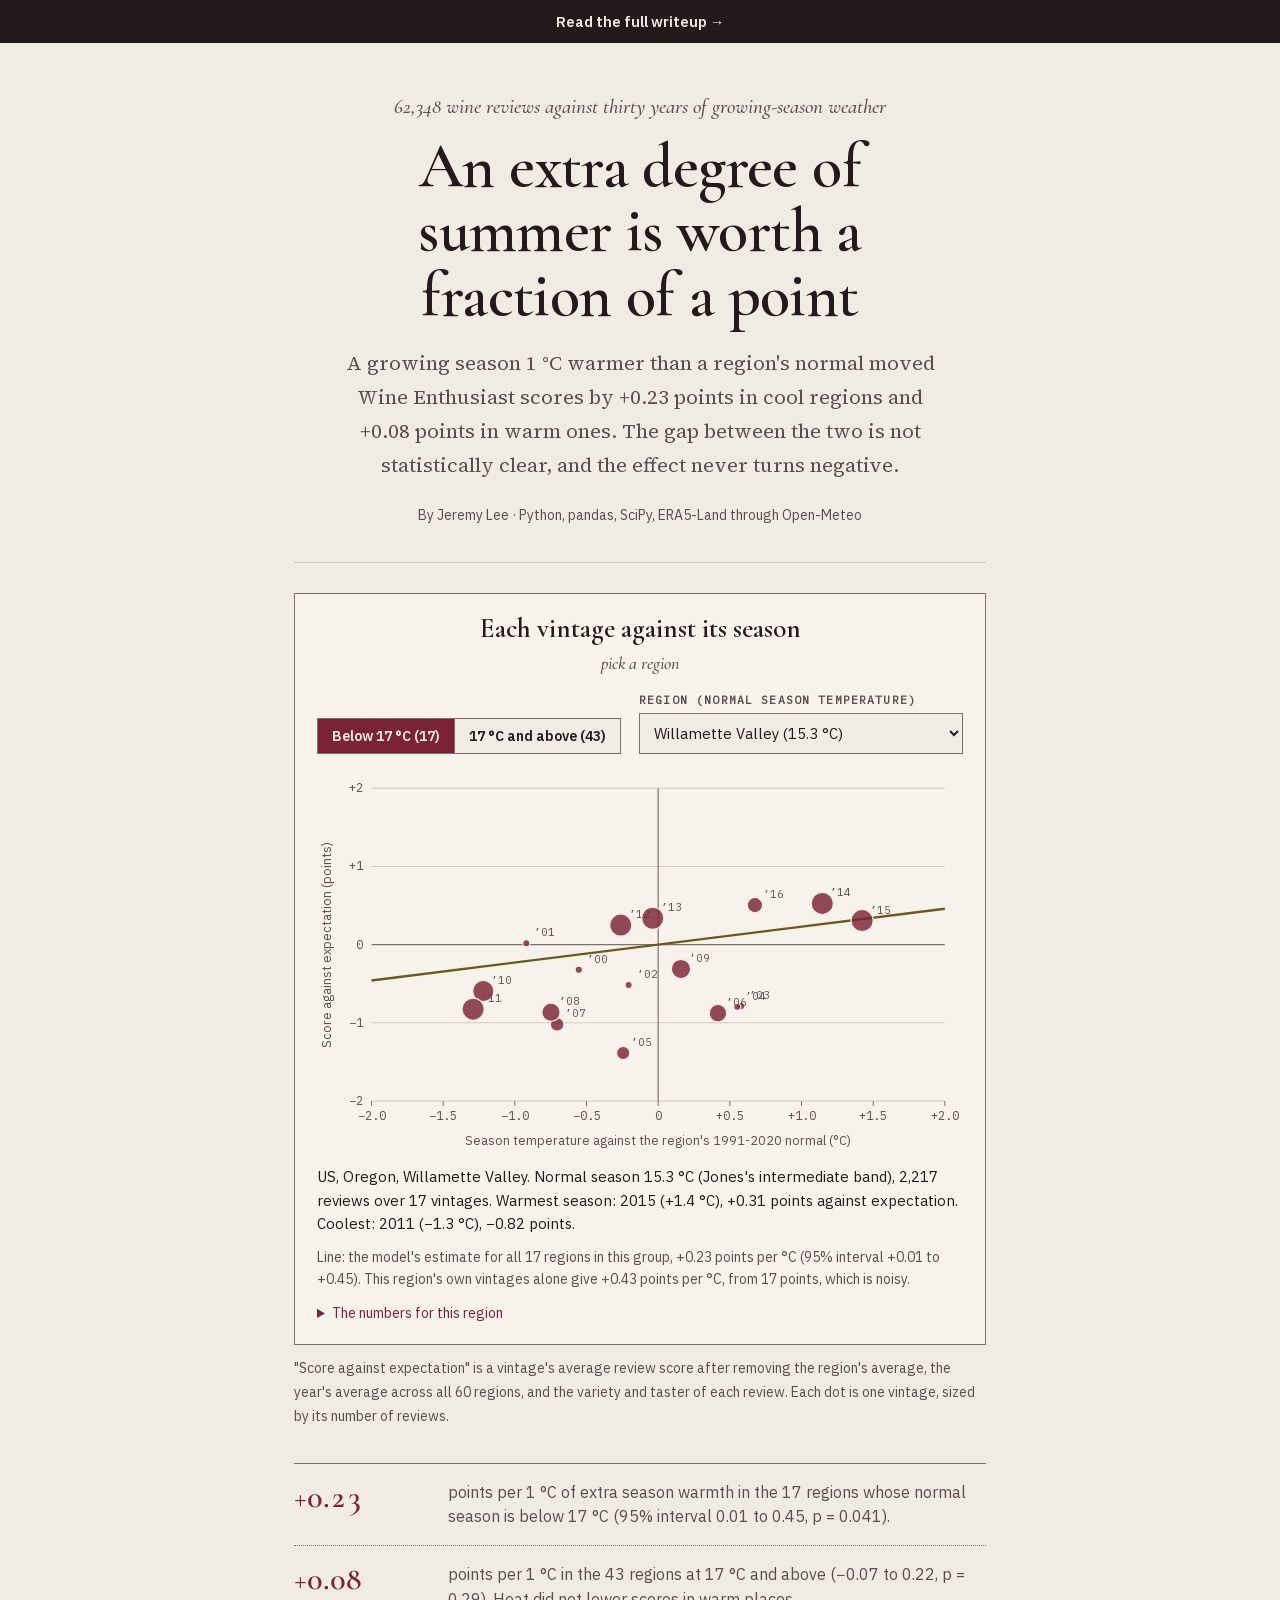
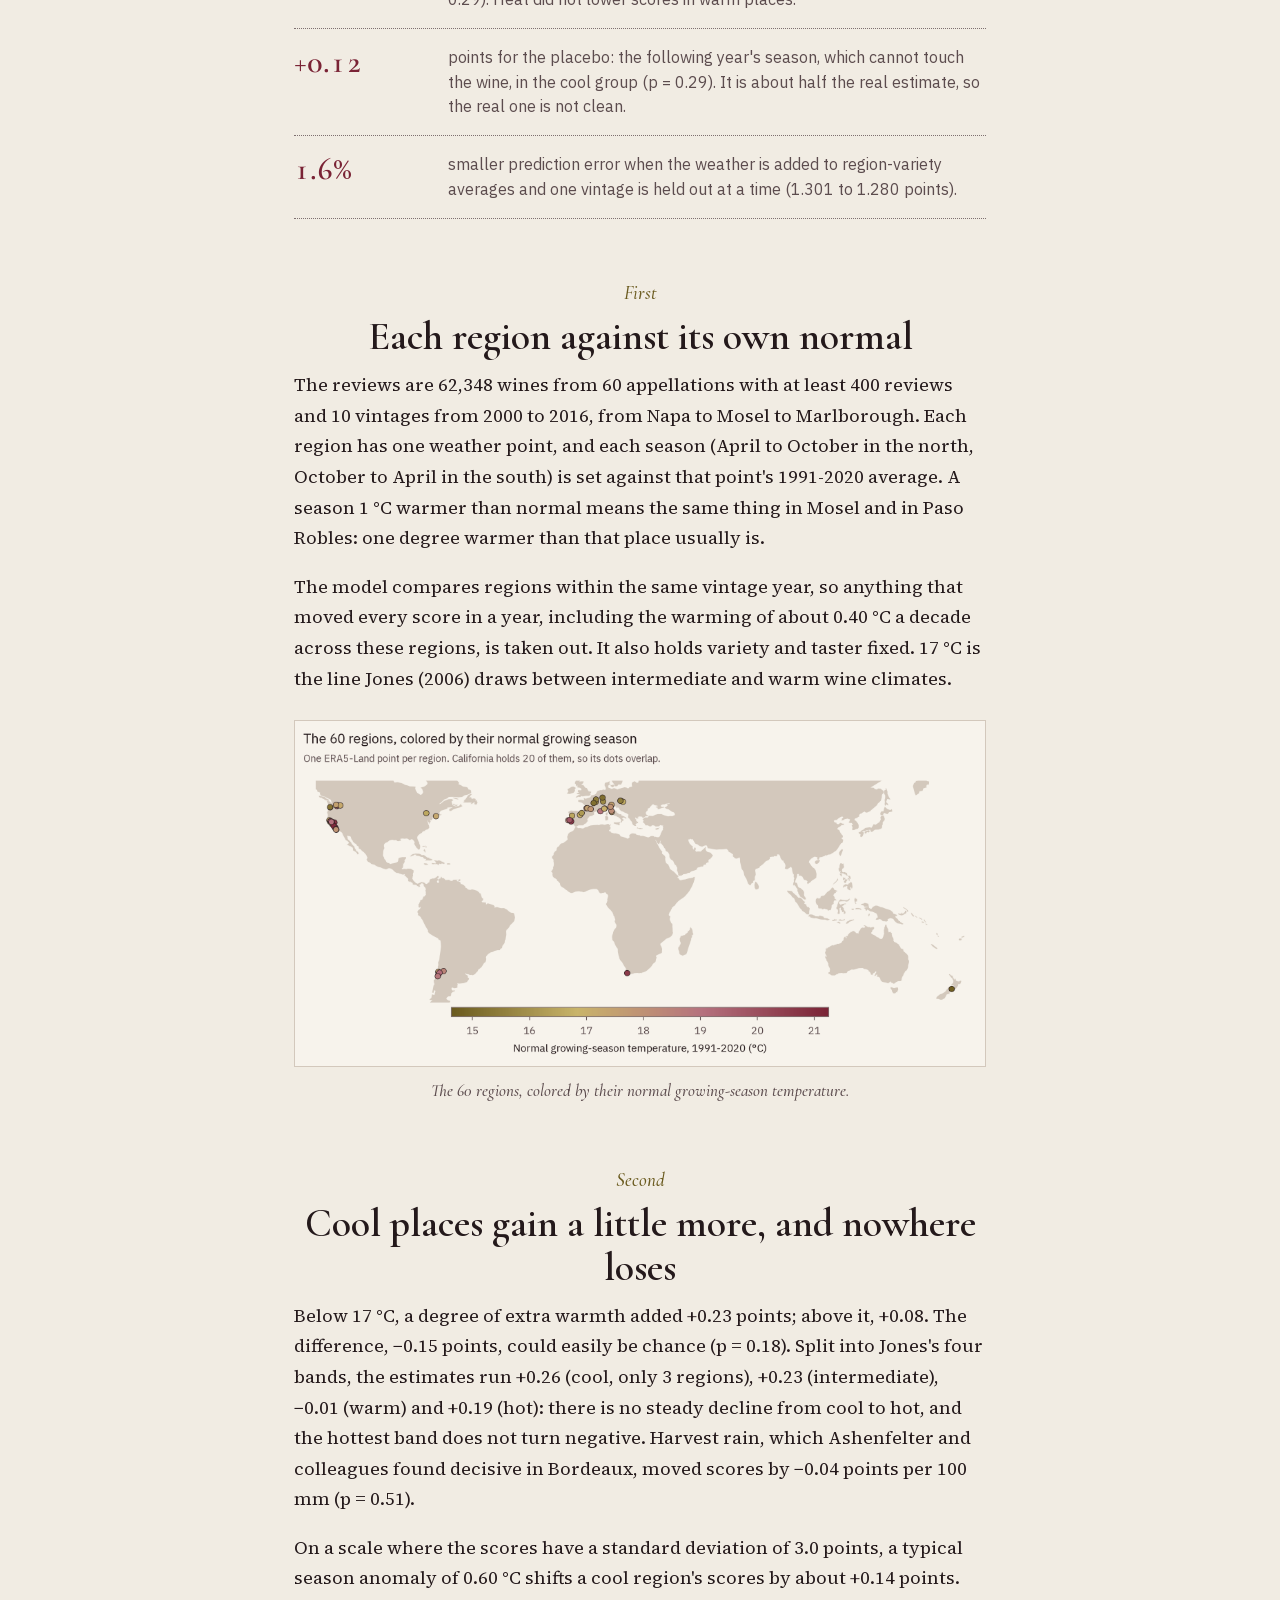
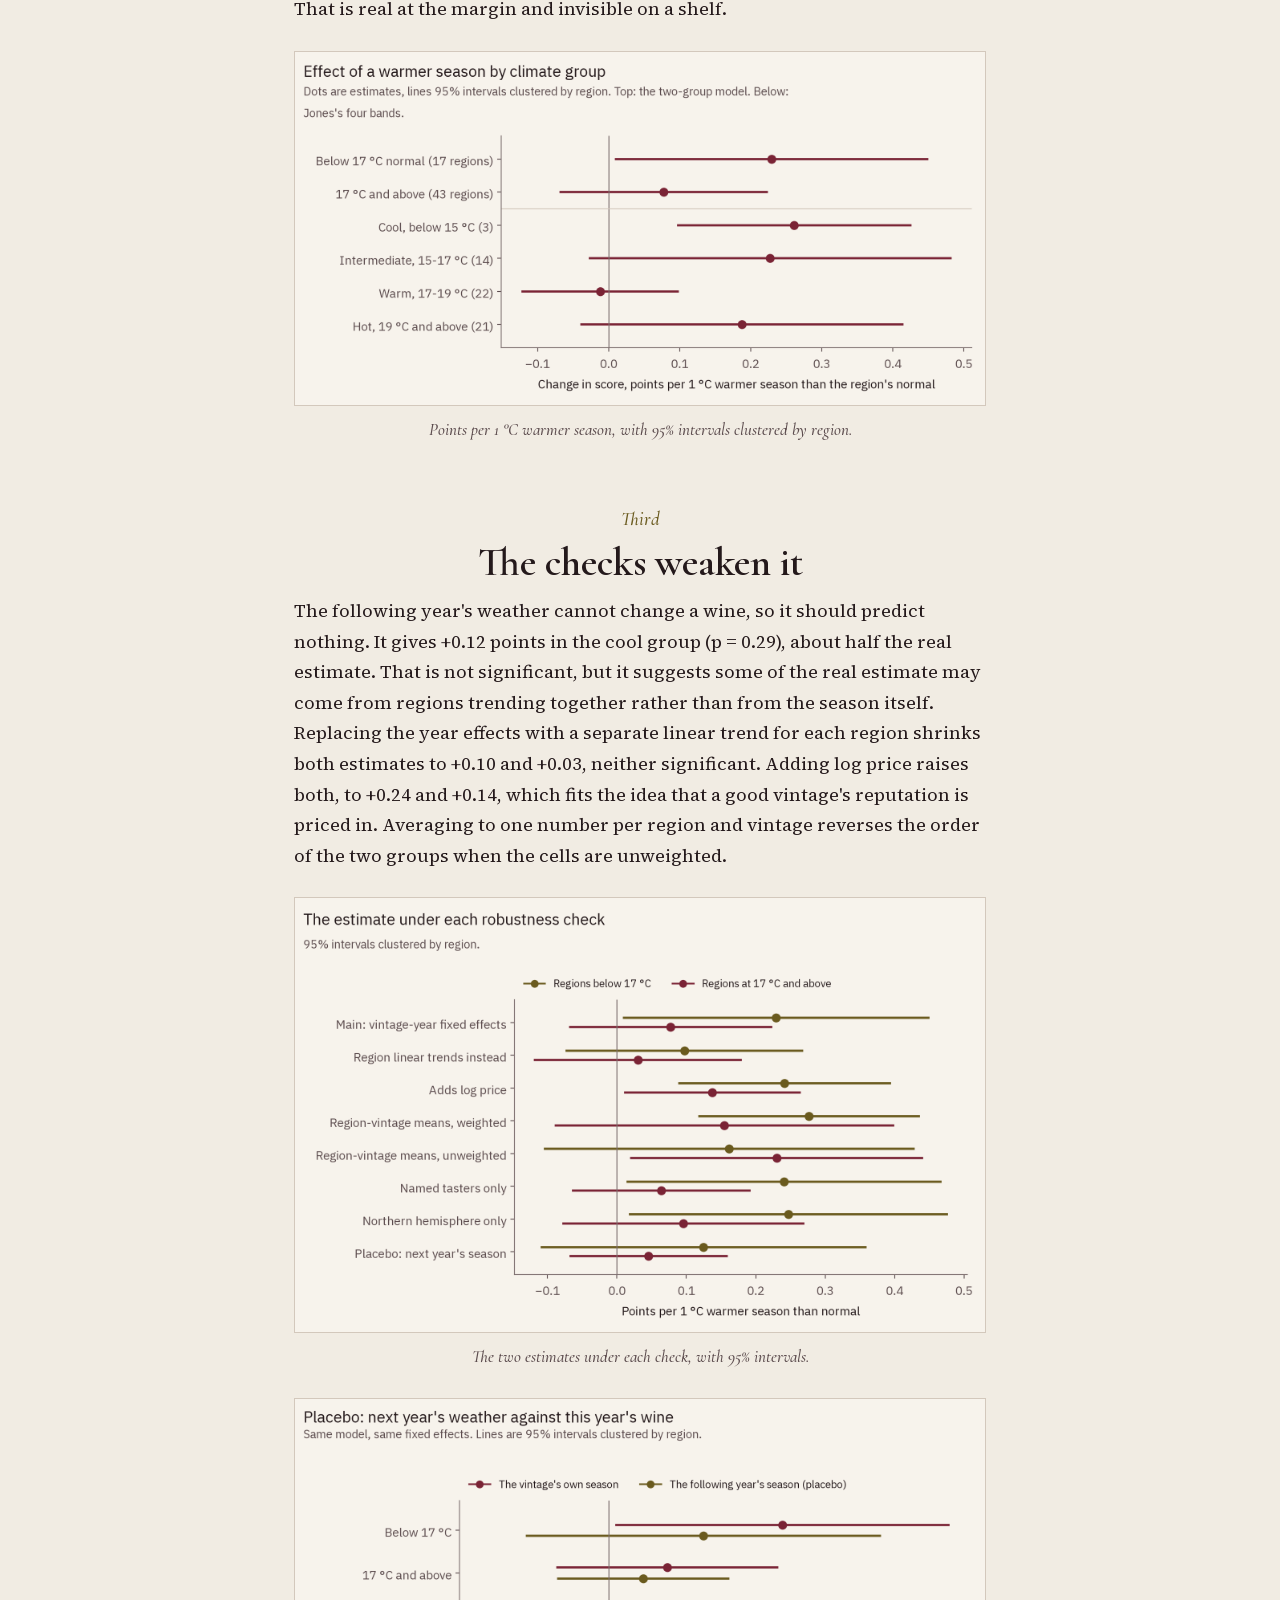
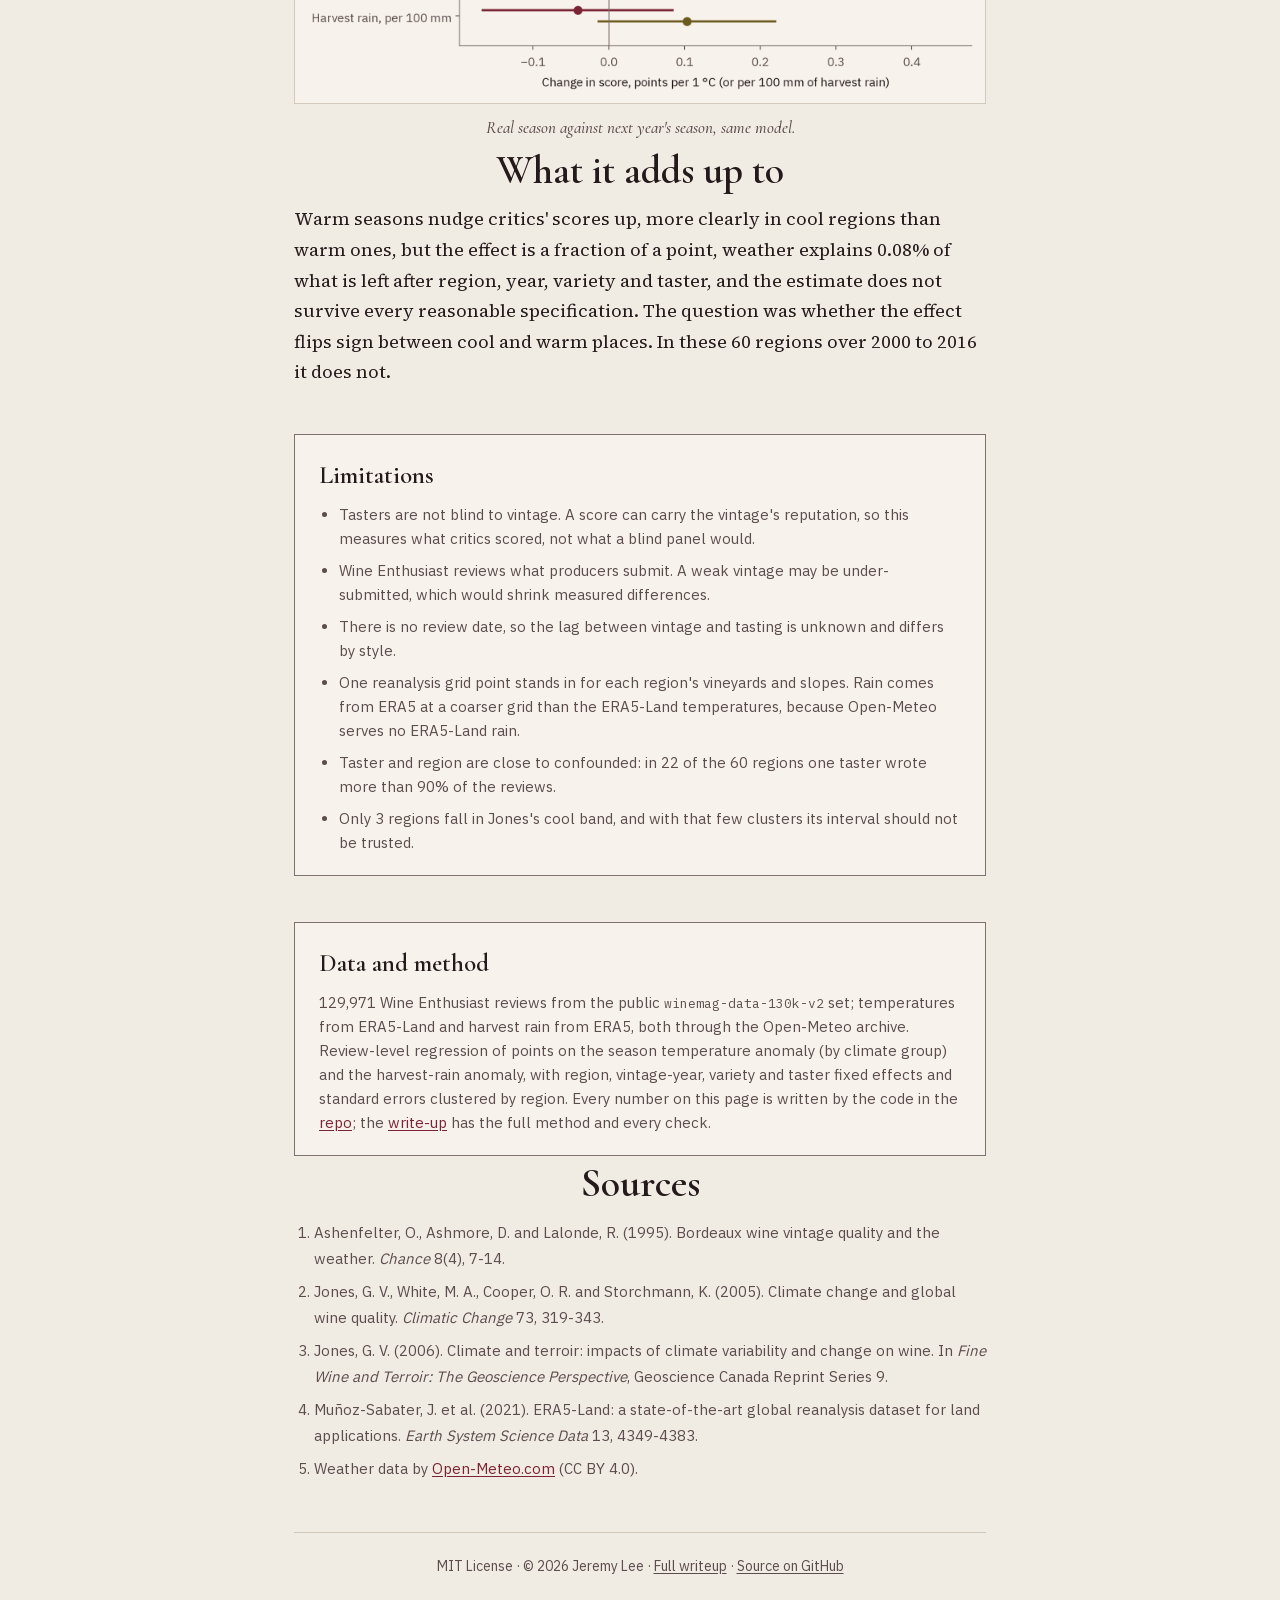
==== index.html @ 33104a5f "Vintage Heat: growing-season weather against 62,348 wine reviews" ====
<!DOCTYPE html>
<html lang="en">
<head>
<meta charset="utf-8"/>
<meta name="viewport" content="width=device-width, initial-scale=1"/>
<title>Vintage Heat: does a hot growing season make better wine?</title>
<meta name="description" content="62,348 Wine Enthusiast reviews from 60 regions joined to ERA5-Land growing-season weather. A season 1 °C warmer than normal moved scores by +0.23 points in cool regions and +0.08 in warm ones." />
<meta property="og:title" content="Vintage Heat" />
<meta property="og:description" content="Does a hot growing season make better wine, or only in cool places? 62,348 reviews, 60 regions, 30 years of weather." />
<meta property="og:type" content="website" />
<meta property="og:url" content="https://lyhjeremy.github.io/vintage-heat/" />
<link rel="stylesheet" href="assets/family.css" />
<link rel="stylesheet" href="assets/page.css" />
<link rel="stylesheet" href="assets/explorer.css" />
</head>
<body>
<a href="overview/" data-overview-link class="bar">Read the full writeup&nbsp;&rarr;</a>

<div class="wrap">
  <header>
    <p class="house">62,348 wine reviews against thirty years of growing-season weather</p>
    <h1>An extra degree of summer is worth a fraction of a point</h1>
    <p class="lede">A growing season 1 °C warmer than a region's normal moved Wine Enthusiast scores by +0.23 points in cool regions and +0.08 points in warm ones. The gap between the two is not statistically clear, and the effect never turns negative.</p>
    <p class="byline">By Jeremy Lee · Python, pandas, SciPy, ERA5-Land through Open-Meteo</p>
  </header>

  <section class="explorer" data-explorer data-src="assets/data.json" aria-labelledby="ex-h">
    <h3 id="ex-h">Each vintage against its season</h3>
    <p class="ex-sub">pick a region</p>
    <div class="ex-skeleton" aria-hidden="true"></div>
    <div class="ex-body" hidden>
      <div class="ex-controls">
        <div class="ex-seg" role="group" aria-label="Climate group">
          <button type="button" data-group="cool" aria-pressed="true">Below 17 °C (17)</button>
          <button type="button" data-group="warm" aria-pressed="false">17 °C and above (43)</button>
        </div>
        <div class="ex-pick">
          <label for="ex-region">Region (normal season temperature)</label>
          <select id="ex-region"></select>
        </div>
      </div>
      <div class="ex-chart"></div>
      <div class="ex-read" aria-live="polite"></div>
      <details class="ex-table">
        <summary>The numbers for this region</summary>
        <div class="wrap-x"><table>
          <thead><tr><th>Vintage</th><th class="num">Season vs normal, °C</th><th class="num">Score vs expected</th><th class="num">Mean score</th><th class="num">Reviews</th></tr></thead>
          <tbody></tbody>
        </table></div>
      </details>
    </div>
    <noscript><p>The explorer needs JavaScript. The figures below show the same results.</p></noscript>
  </section>
  <p class="byline" style="margin-top:12px">"Score against expectation" is a vintage's average review score after removing the region's average, the year's average across all 60 regions, and the variety and taster of each review. Each dot is one vintage, sized by its number of reviews.</p>

  <ol class="findings">
    <li><div class="n">+0.23</div><p>points per 1 °C of extra season warmth in the 17 regions whose normal season is below 17 °C (95% interval 0.01 to 0.45, p = 0.041).</p></li>
    <li><div class="n">+0.08</div><p>points per 1 °C in the 43 regions at 17 °C and above (−0.07 to 0.22, p = 0.29). Heat did not lower scores in warm places.</p></li>
    <li><div class="n">+0.12</div><p>points for the placebo: the following year's season, which cannot touch the wine, in the cool group (p = 0.29). It is about half the real estimate, so the real one is not clean.</p></li>
    <li><div class="n">1.6%</div><p>smaller prediction error when the weather is added to region-variety averages and one vintage is held out at a time (1.301 to 1.280 points).</p></li>
  </ol>

  <p class="course">First</p>
  <h2>Each region against its own normal</h2>
  <p>The reviews are 62,348 wines from 60 appellations with at least 400 reviews and 10 vintages from 2000 to 2016, from Napa to Mosel to Marlborough. Each region has one weather point, and each season (April to October in the north, October to April in the south) is set against that point's 1991-2020 average. A season 1 °C warmer than normal means the same thing in Mosel and in Paso Robles: one degree warmer than that place usually is.</p>
  <p>The model compares regions within the same vintage year, so anything that moved every score in a year, including the warming of about 0.40 °C a decade across these regions, is taken out. It also holds variety and taster fixed. 17 °C is the line Jones (2006) draws between intermediate and warm wine climates.</p>
  <figure><img src="figures/04_map.png" width="2000" height="1000" alt="World map of the 60 regions, most in California, Oregon and Washington and in western Europe, with a few in Chile, Argentina, South Africa and New Zealand. Normal seasons run from 14.6 °C in Dundee Hills to 21.3 °C in Rutherford."><figcaption>The 60 regions, colored by their normal growing-season temperature.</figcaption></figure>

  <p class="course">Second</p>
  <h2>Cool places gain a little more, and nowhere loses</h2>
  <p>Below 17 °C, a degree of extra warmth added +0.23 points; above it, +0.08. The difference, −0.15 points, could easily be chance (p = 0.18). Split into Jones's four bands, the estimates run +0.26 (cool, only 3 regions), +0.23 (intermediate), −0.01 (warm) and +0.19 (hot): there is no steady decline from cool to hot, and the hottest band does not turn negative. Harvest rain, which Ashenfelter and colleagues found decisive in Bordeaux, moved scores by −0.04 points per 100 mm (p = 0.51).</p>
  <p>On a scale where the scores have a standard deviation of 3.0 points, a typical season anomaly of 0.60 °C shifts a cool region's scores by about +0.14 points. That is real at the margin and invisible on a shelf.</p>
  <figure><img src="figures/02_band_effects.png" width="1720" height="880" alt="Dot and interval chart: +0.23 points per degree below 17 °C with an interval just above zero, +0.08 above 17 °C with an interval spanning zero, and four Jones bands whose intervals mostly span zero."><figcaption>Points per 1 °C warmer season, with 95% intervals clustered by region.</figcaption></figure>

  <p class="course">Third</p>
  <h2>The checks weaken it</h2>
  <p>The following year's weather cannot change a wine, so it should predict nothing. It gives +0.12 points in the cool group (p = 0.29), about half the real estimate. That is not significant, but it suggests some of the real estimate may come from regions trending together rather than from the season itself. Replacing the year effects with a separate linear trend for each region shrinks both estimates to +0.10 and +0.03, neither significant. Adding log price raises both, to +0.24 and +0.14, which fits the idea that a good vintage's reputation is priced in. Averaging to one number per region and vintage reverses the order of the two groups when the cells are unweighted.</p>
  <figure><img src="figures/05_robustness.png" width="1720" height="1080" alt="Estimates for both groups under eight specifications. The cool-group estimate stays positive but its interval crosses zero under region trends, unweighted cell means and the placebo; the warm-group estimate crosses zero in most."><figcaption>The two estimates under each check, with 95% intervals.</figcaption></figure>
  <figure><img src="figures/03_placebo.png" width="1720" height="760" alt="The vintage's own season against the following year's season. The placebo estimates are smaller but not zero, and all their intervals span zero."><figcaption>Real season against next year's season, same model.</figcaption></figure>

  <h2>What it adds up to</h2>
  <p>Warm seasons nudge critics' scores up, more clearly in cool regions than warm ones, but the effect is a fraction of a point, weather explains 0.08% of what is left after region, year, variety and taster, and the estimate does not survive every reasonable specification. The question was whether the effect flips sign between cool and warm places. In these 60 regions over 2000 to 2016 it does not.</p>

  <div class="box">
    <h3>Limitations</h3>
    <ul>
      <li>Tasters are not blind to vintage. A score can carry the vintage's reputation, so this measures what critics scored, not what a blind panel would.</li>
      <li>Wine Enthusiast reviews what producers submit. A weak vintage may be under-submitted, which would shrink measured differences.</li>
      <li>There is no review date, so the lag between vintage and tasting is unknown and differs by style.</li>
      <li>One reanalysis grid point stands in for each region's vineyards and slopes. Rain comes from ERA5 at a coarser grid than the ERA5-Land temperatures, because Open-Meteo serves no ERA5-Land rain.</li>
      <li>Taster and region are close to confounded: in 22 of the 60 regions one taster wrote more than 90% of the reviews.</li>
      <li>Only 3 regions fall in Jones's cool band, and with that few clusters its interval should not be trusted.</li>
    </ul>
  </div>

  <div class="box">
    <h3>Data and method</h3>
    <p>129,971 Wine Enthusiast reviews from the public <code>winemag-data-130k-v2</code> set; temperatures from ERA5-Land and harvest rain from ERA5, both through the Open-Meteo archive. Review-level regression of points on the season temperature anomaly (by climate group) and the harvest-rain anomaly, with region, vintage-year, variety and taster fixed effects and standard errors clustered by region. Every number on this page is written by the code in the <a href="https://github.com/lyhjeremy/vintage-heat">repo</a>; the <a href="overview/">write-up</a> has the full method and every check.</p>
  </div>

  <h2>Sources</h2>
  <ol class="refs">
    <li>Ashenfelter, O., Ashmore, D. and Lalonde, R. (1995). Bordeaux wine vintage quality and the weather. <i>Chance</i> 8(4), 7-14.</li>
    <li>Jones, G. V., White, M. A., Cooper, O. R. and Storchmann, K. (2005). Climate change and global wine quality. <i>Climatic Change</i> 73, 319-343.</li>
    <li>Jones, G. V. (2006). Climate and terroir: impacts of climate variability and change on wine. In <i>Fine Wine and Terroir: The Geoscience Perspective</i>, Geoscience Canada Reprint Series 9.</li>
    <li>Muñoz-Sabater, J. et al. (2021). ERA5-Land: a state-of-the-art global reanalysis dataset for land applications. <i>Earth System Science Data</i> 13, 4349-4383.</li>
    <li>Weather data by <a href="https://open-meteo.com/">Open-Meteo.com</a> (CC BY 4.0).</li>
  </ol>

  <footer>MIT License · © 2026 Jeremy Lee · <a href="overview/">Full writeup</a> · <a href="https://github.com/lyhjeremy/vintage-heat">Source on GitHub</a></footer>
</div>
<script src="assets/explorer.js"></script>
</body>
</html>
---- assets/family.css ----
/* Ledger family: cellar. Generated by make_tokens.py; edit palettes.py, not this. */
  @font-face{font-family:"Cormorant Garamond";src:url("../fonts/CormorantGaramond-600.woff2")format("woff2");font-weight:600;font-style:normal;font-display:swap}
  @font-face{font-family:"Cormorant Garamond";src:url("../fonts/CormorantGaramond-500i.woff2")format("woff2");font-weight:500;font-style:italic;font-display:swap}
  @font-face{font-family:"Source Serif 4";src:url("../fonts/SourceSerif4-400.woff2")format("woff2");font-weight:400;font-display:swap}
  @font-face{font-family:"Source Serif 4";src:url("../fonts/SourceSerif4-600.woff2")format("woff2");font-weight:600;font-display:swap}
  @font-face{font-family:"IBM Plex Sans";src:url("../fonts/IBMPlexSans-400.woff2")format("woff2");font-weight:400;font-display:swap}
  @font-face{font-family:"IBM Plex Sans";src:url("../fonts/IBMPlexSans-600.woff2")format("woff2");font-weight:600;font-display:swap}
  @font-face{font-family:"IBM Plex Mono";src:url("../fonts/IBMPlexMono-400.woff2")format("woff2");font-weight:400;font-display:swap}
:root {
  --paper: #F1ECE3;
  --panel: #F7F3EC;
  --ink: #24191B;
  --ink-2: #5C4C4E;
  --rule: #D3C8BC;
  --edge: #7E7070;
  --signal: #7A2335;
  --signal-2: #6A5A1E;
  --font-display: "Cormorant Garamond", Garamond, "Iowan Old Style", serif;
  --font-head: "Source Serif 4", "Iowan Old Style", "Palatino Linotype", Palatino, serif;
  --font-body: "IBM Plex Sans", "Helvetica Neue", Helvetica, Arial, sans-serif;
  --font-mono: "IBM Plex Mono", "SF Mono", Menlo, Consolas, monospace;
}
@media (prefers-color-scheme: dark) {
  :root:not([data-theme="light"]) {
    --paper: #1C1517;
    --panel: #261D20;
    --ink: #EDE3DD;
    --ink-2: #B6A6A3;
    --rule: #413337;
    --edge: #7A6A6C;
    --signal: #E08A99;
    --signal-2: #C9B46A;
  }
}
---- assets/page.css ----
/* Landing page, cellar family. Tokens come from assets/family.css. */
* { box-sizing: border-box; border-radius: 0; }
html, body { margin: 0; padding: 0; }
body { background: var(--paper); color: var(--ink); font-family: var(--font-head); font-size: 18px; line-height: 1.7; overflow-x: hidden; }
a { color: var(--signal); text-underline-offset: 2px; }
a:hover { color: var(--ink); }
:focus-visible { outline: 2px solid var(--signal); outline-offset: 2px; }
.bar { display: block; background: var(--ink); color: var(--paper); text-align: center; padding: 11px 18px; font: 600 14.5px/1.45 var(--font-body); text-decoration: none; }
.bar:hover { color: var(--paper); text-decoration: underline; }
.wrap { max-width: 46rem; margin: 0 auto; padding: 0 22px; }
header { text-align: center; padding: 46px 0 8px; border-bottom: 1px solid var(--rule); }
.house { font-family: var(--font-display); font-style: italic; font-weight: 500; font-size: 21px; color: var(--ink-2); margin: 0; }
h1 { font-family: var(--font-display); font-weight: 600; font-size: clamp(38px, 6.6vw, 62px); line-height: 1.04; letter-spacing: -.01em; margin: 10px auto 18px; max-width: 17ch; }
.lede { font-size: 20px; color: var(--ink-2); max-width: 37rem; margin: 0 auto 22px; }
.byline { font-family: var(--font-body); font-size: 14px; color: var(--ink-2); margin: 0 0 26px; }
.findings { list-style: none; margin: 34px 0 0; padding: 0; border-top: 1px solid var(--edge); }
.findings li { display: grid; grid-template-columns: 8.5rem minmax(0, 1fr); gap: 18px; padding: 16px 0; border-bottom: 1px dotted var(--edge); }
.findings .n { font-family: var(--font-display); font-weight: 600; font-size: 32px; line-height: 1.05; color: var(--signal); font-variant-numeric: tabular-nums; }
.findings p { margin: 0; font-family: var(--font-body); font-size: 16px; line-height: 1.55; color: var(--ink-2); }
h2 { font-family: var(--font-display); font-weight: 600; font-size: clamp(30px, 4.4vw, 40px); line-height: 1.08; margin: 6px 0 12px; text-align: center; }
.course { font-family: var(--font-display); font-style: italic; font-weight: 500; font-size: 19px; color: var(--signal-2); text-align: center; margin: 58px 0 0; }
p { margin: 0 0 18px; }
figure { margin: 26px 0 0; }
figure img { width: 100%; height: auto; display: block; border: 1px solid var(--rule); background: var(--panel); }
figcaption { font-family: var(--font-display); font-style: italic; font-weight: 500; font-size: 17px; color: var(--ink-2); margin-top: 10px; text-align: center; }
.box { margin: 46px 0 0; border: 1px solid var(--edge); background: var(--panel); padding: 20px 24px; font-family: var(--font-body); font-size: 15px; line-height: 1.6; color: var(--ink-2); }
.box h3 { font-family: var(--font-display); font-weight: 600; font-size: 25px; color: var(--ink); margin: 0 0 8px; }
.box ul { margin: 0; padding-left: 20px; }
.box li { margin: 0 0 8px; }
.box p:last-child, .box li:last-child { margin-bottom: 0; }
.tablewrap { overflow-x: auto; margin: 22px 0 0; }
table.res { border-collapse: collapse; width: 100%; font-family: var(--font-body); font-size: 15px; }
table.res th { font-size: 12px; text-transform: uppercase; letter-spacing: .06em; text-align: right; border-bottom: 2px solid var(--ink); padding: 8px 10px; color: var(--ink-2); font-weight: 600; }
table.res td { border-bottom: 1px solid var(--rule); padding: 8px 10px; text-align: right; font-family: var(--font-mono); font-size: 14px; white-space: nowrap; }
table.res th:first-child, table.res td:first-child { text-align: left; font-family: var(--font-body); white-space: normal; }
code { font-family: var(--font-mono); font-size: .86em; }
.refs { font-family: var(--font-body); font-size: 15px; color: var(--ink-2); padding-left: 20px; }
.refs li { margin-bottom: 8px; }
footer { margin: 50px 0 0; padding: 22px 0 60px; border-top: 1px solid var(--rule); text-align: center; font-family: var(--font-body); font-size: 14px; color: var(--ink-2); }
footer a { color: var(--ink-2); }
@media (max-width: 560px) {
  body { font-size: 17px; }
  .findings li { grid-template-columns: 1fr; gap: 4px; }
  .box { padding: 16px 14px; }
}
---- assets/explorer.css ----
/* Vintage explorer. Works under the landing page tokens (--signal, --ink-2) and the
   overview builder's (--accent, --ink2) through fallbacks. */
.explorer { margin: 30px 0 0; border: 1px solid var(--edge, var(--rule)); background: var(--panel, var(--card)); padding: 20px 22px 18px; text-align: left; }
.explorer h3 { font-family: var(--font-display, var(--display)); font-weight: 600; font-size: 27px; line-height: 1.1; margin: 0 0 4px; text-align: center; }
.explorer .ex-sub { font-family: var(--font-display, var(--display)); font-style: italic; font-weight: 500; font-size: 18px; color: var(--ink-2, var(--ink2)); text-align: center; margin: 0 0 16px; }
.ex-controls { display: flex; flex-wrap: wrap; gap: 12px 18px; align-items: flex-end; }
.ex-seg { display: flex; border: 1px solid var(--edge, var(--muted)); }
.ex-seg button { font: 600 14px/1 var(--font-body, var(--sans)); padding: 10px 14px; background: var(--paper); color: var(--ink); border: 0; cursor: pointer; }
.ex-seg button + button { border-left: 1px solid var(--edge, var(--muted)); }
.ex-seg button[aria-pressed="true"] { background: var(--signal, var(--accent)); color: var(--paper); }
.ex-seg button:hover { background: var(--ink); color: var(--paper); }
.ex-pick { flex: 1 1 15rem; min-width: 0; }
.ex-pick label { display: block; font: 600 11.5px/1 var(--font-mono, var(--mono)); letter-spacing: .1em; text-transform: uppercase; color: var(--ink-2, var(--muted)); margin-bottom: 7px; }
.ex-pick select { width: 100%; font: 400 15px var(--font-body, var(--sans)); padding: 9px 10px; background: var(--paper); color: var(--ink); border: 1px solid var(--edge, var(--muted)); border-radius: 0; }
.ex-seg button:focus-visible, .ex-pick select:focus-visible { outline: 2px solid var(--signal, var(--accent)); outline-offset: 2px; }
.ex-chart { margin-top: 16px; }
.ex-chart svg { display: block; width: 100%; height: auto; }
.ex-grid { stroke: var(--rule); stroke-width: 1; }
.ex-zero { stroke: var(--edge, var(--muted)); stroke-width: 1.2; }
.ex-axis { stroke: var(--edge, var(--muted)); }
.ex-tick { font: 400 12px var(--font-mono, var(--mono)); fill: var(--ink-2, var(--ink2)); }
.ex-label { font: 400 12.5px var(--font-body, var(--sans)); fill: var(--ink-2, var(--ink2)); }
.ex-fit { stroke: var(--signal-2, var(--accent2)); stroke-width: 2.4; }
.ex-dot { fill: var(--signal, var(--accent)); fill-opacity: .82; stroke: var(--paper); stroke-width: 1.2; }
.ex-yr { font: 400 11px var(--font-mono, var(--mono)); fill: var(--ink-2, var(--ink2)); }
.ex-read p { font: 400 15px/1.55 var(--font-body, var(--sans)); color: var(--ink); margin: 12px 0 0; }
.ex-read .ex-note { color: var(--ink-2, var(--ink2)); font-size: 14px; }
.ex-table { margin-top: 12px; font-family: var(--font-body, var(--sans)); font-size: 14px; }
.ex-table summary { cursor: pointer; color: var(--signal, var(--accent)); }
.ex-table .wrap-x { overflow-x: auto; }
.ex-table table { border-collapse: collapse; width: 100%; min-width: 0; margin-top: 8px; font-size: 13.5px; }
.ex-table th { font: 600 11px var(--font-body, var(--sans)); text-transform: uppercase; letter-spacing: .06em; text-align: left; border-bottom: 2px solid var(--ink); padding: 6px 8px; color: var(--ink-2, var(--muted)); }
.ex-table td { border-bottom: 1px solid var(--rule); padding: 5px 8px; color: var(--ink); }
.ex-table td.num, .ex-table th.num { text-align: right; font-family: var(--font-mono, var(--mono)); }
.ex-skeleton { height: 420px; background: var(--rule); margin-top: 12px; }
@media (prefers-reduced-motion: no-preference) {
  .ex-skeleton { animation: exsk 1.6s ease-in-out infinite; }
  @keyframes exsk { 0%, 100% { opacity: 1 } 50% { opacity: .55 } }
}
@media (max-width: 560px) {
  .explorer { padding: 16px 12px 14px; }
  .ex-skeleton { height: 300px; }
}
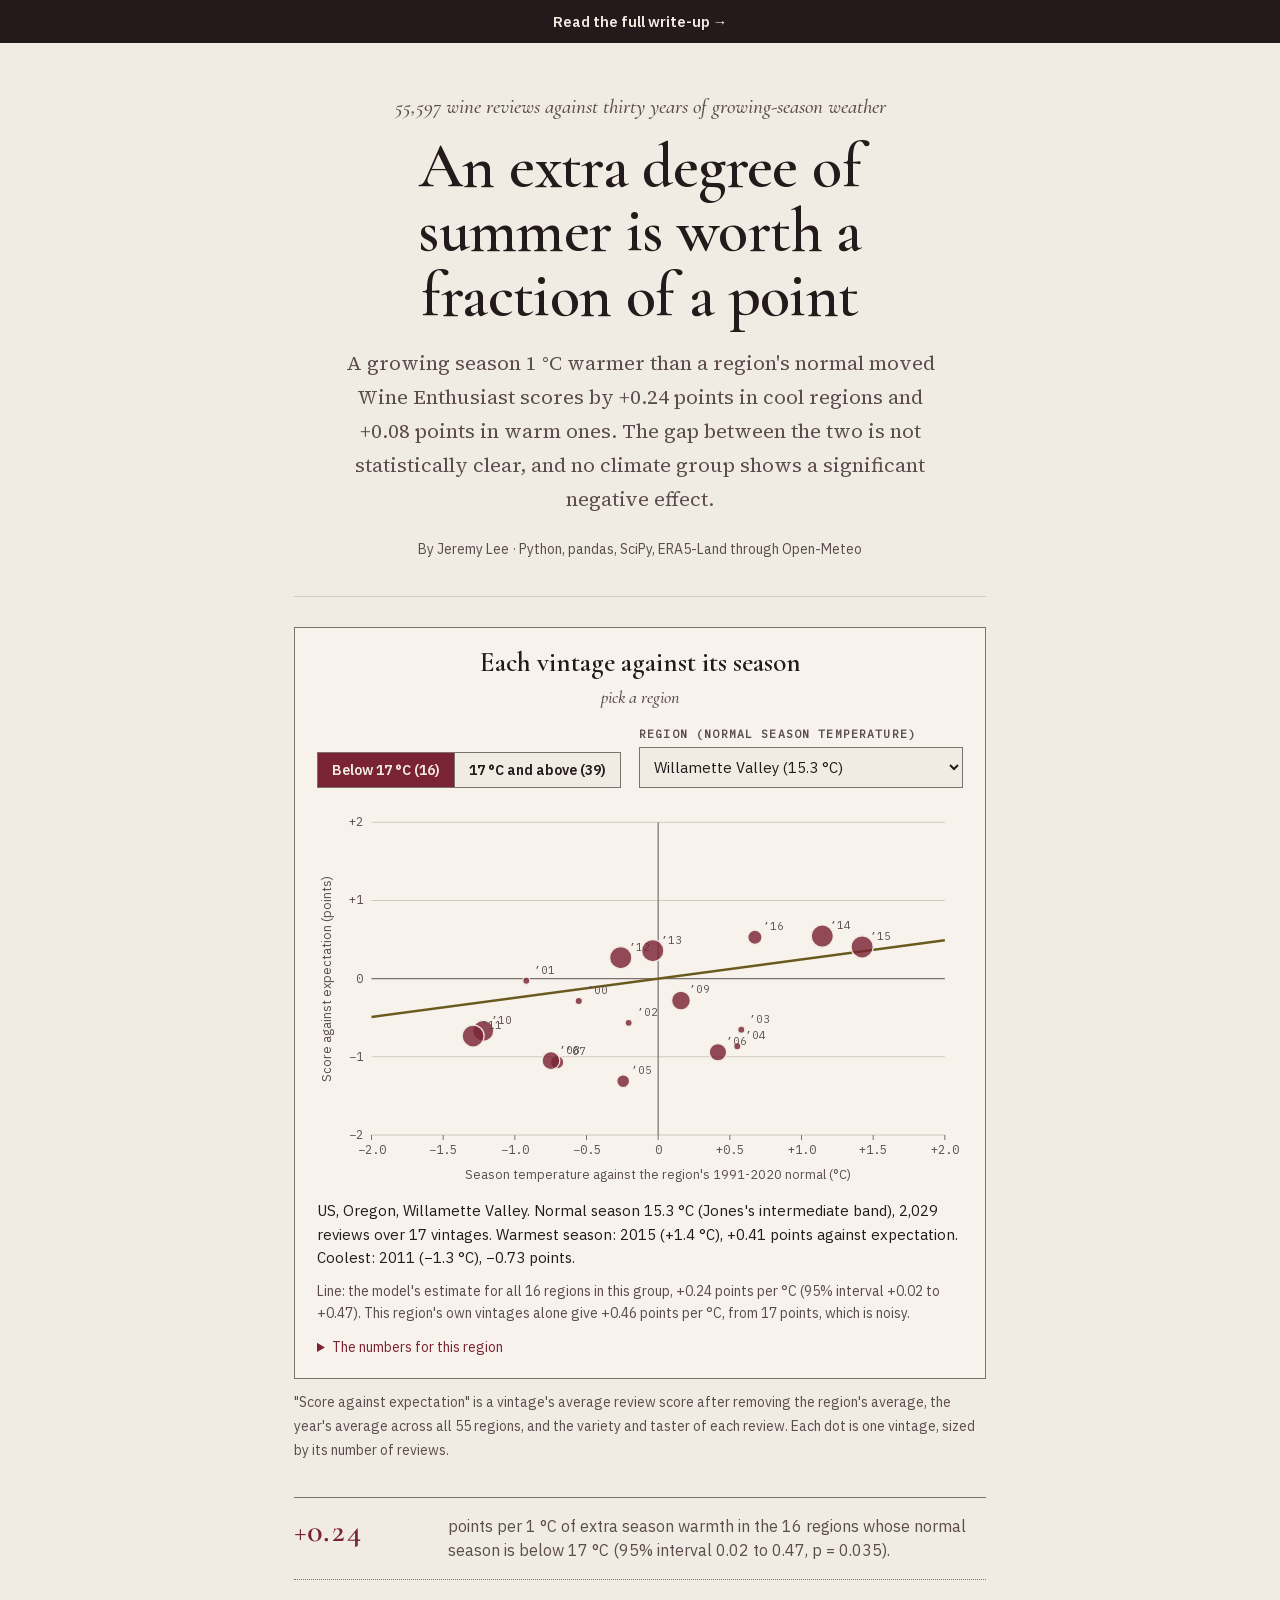
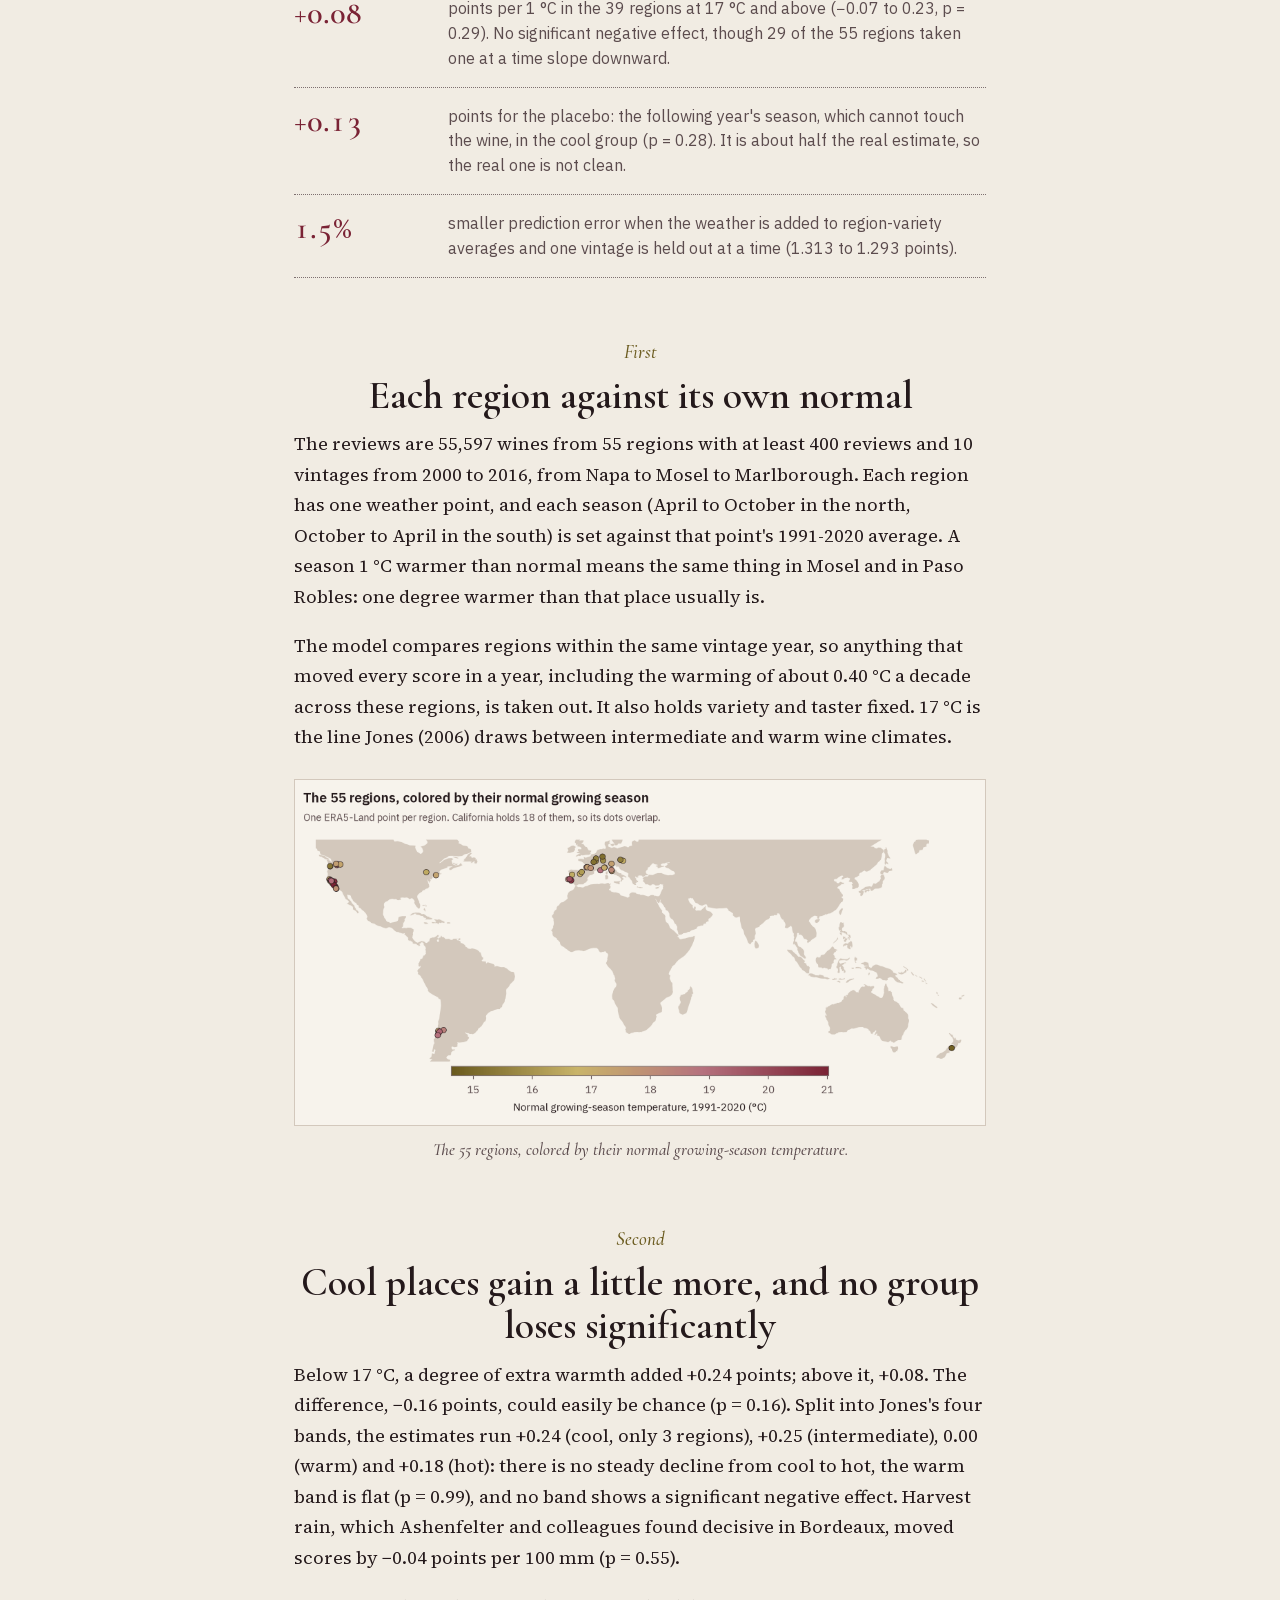
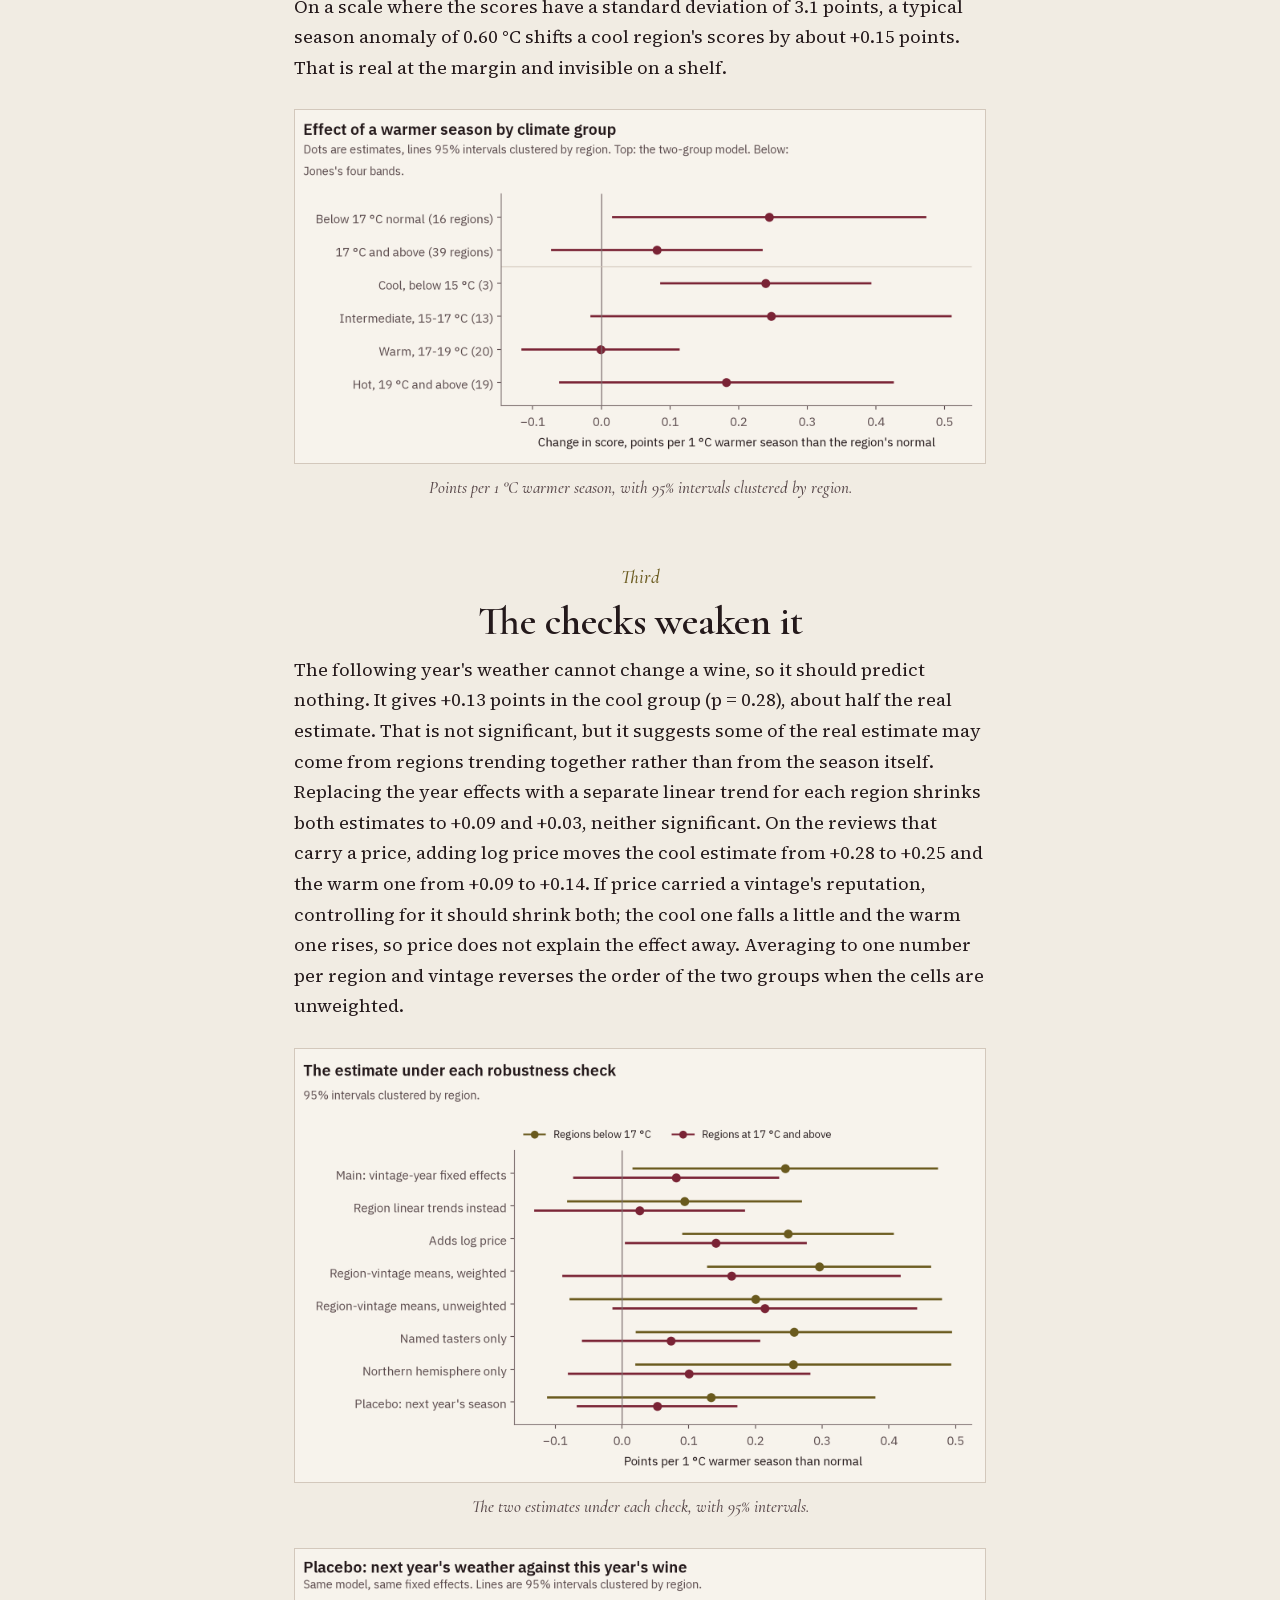
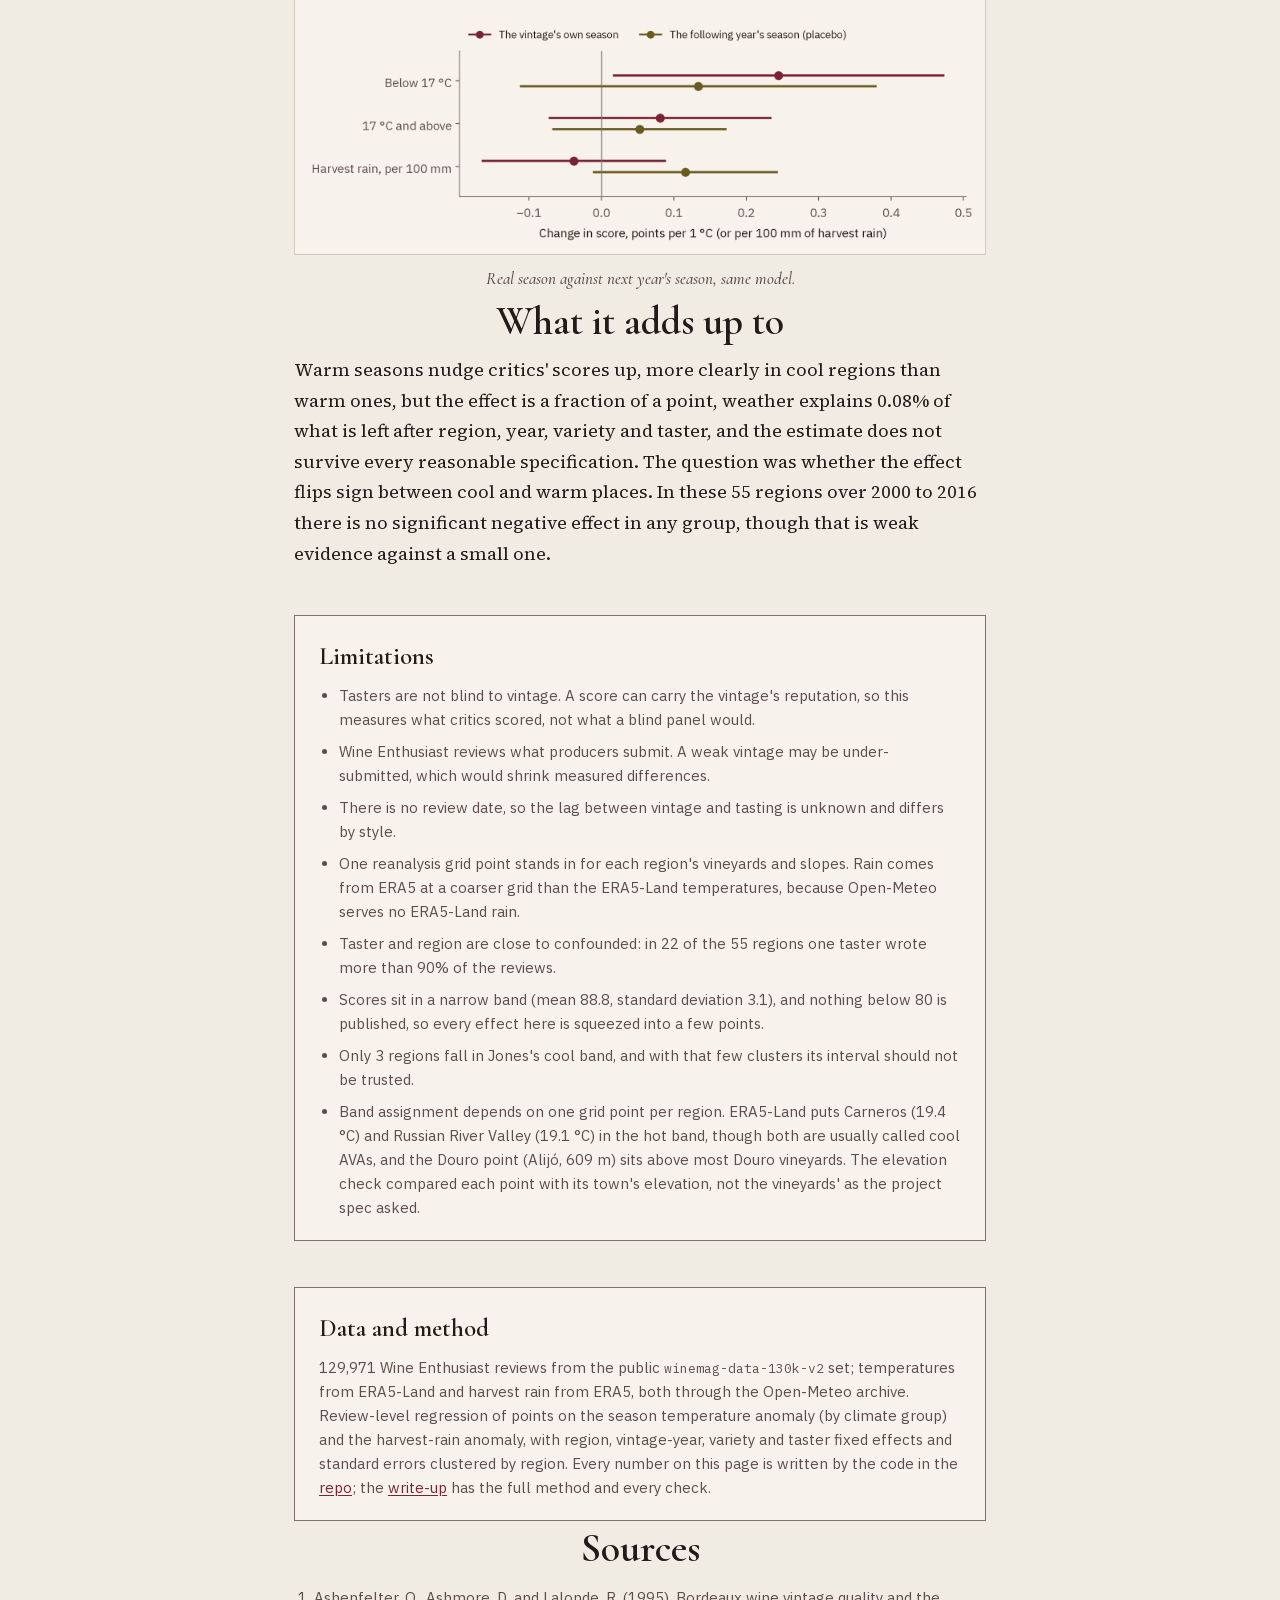
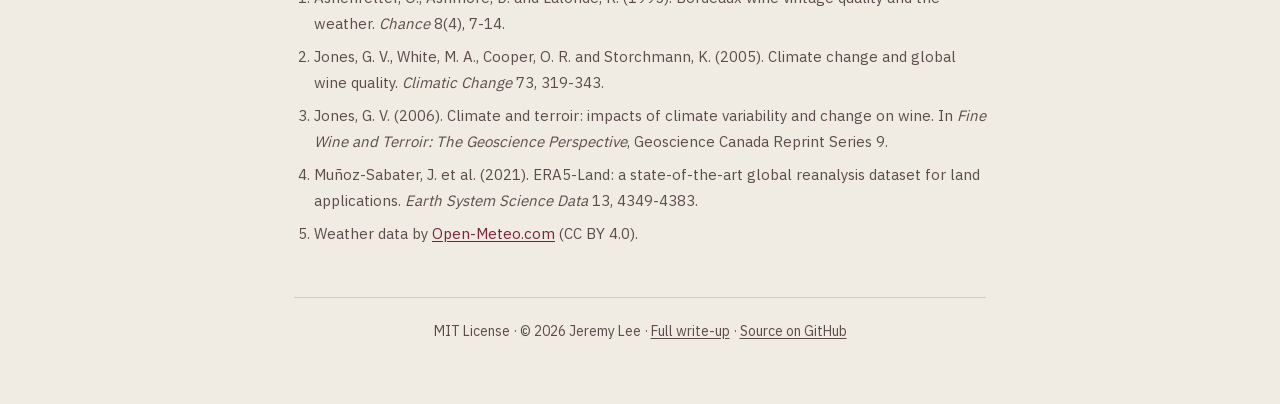
==== commit f0e369c2: "Drop duplicate review rows, follow the spec's vintage parse, rerun The source CSV has 9,983 exact du" ====
--- a/index.html
+++ b/index.html
@@ -4,9 +4,10 @@
 <meta charset="utf-8"/>
 <meta name="viewport" content="width=device-width, initial-scale=1"/>
 <title>Vintage Heat: does a hot growing season make better wine?</title>
-<meta name="description" content="62,348 Wine Enthusiast reviews from 60 regions joined to ERA5-Land growing-season weather. A season 1 °C warmer than normal moved scores by +0.23 points in cool regions and +0.08 in warm ones." />
+<meta name="description" content="55,597 Wine Enthusiast reviews from 55 regions joined to ERA5-Land growing-season weather. A season 1 °C warmer than normal moved scores by +0.24 points in cool regions and +0.08 in warm ones." />
+<link rel="icon" href="data:,">
 <meta property="og:title" content="Vintage Heat" />
-<meta property="og:description" content="Does a hot growing season make better wine, or only in cool places? 62,348 reviews, 60 regions, 30 years of weather." />
+<meta property="og:description" content="Does a hot growing season make better wine, or only in cool places? 55,597 reviews, 55 regions, 30 years of weather." />
 <meta property="og:type" content="website" />
 <meta property="og:url" content="https://lyhjeremy.github.io/vintage-heat/" />
 <link rel="stylesheet" href="assets/family.css" />
@@ -14,25 +15,25 @@
 <link rel="stylesheet" href="assets/explorer.css" />
 </head>
 <body>
-<a href="overview/" data-overview-link class="bar">Read the full writeup&nbsp;&rarr;</a>
+<a href="overview/" data-overview-link class="bar">Read the full write-up&nbsp;&rarr;</a>
 
 <div class="wrap">
   <header>
-    <p class="house">62,348 wine reviews against thirty years of growing-season weather</p>
+    <p class="house">55,597 wine reviews against thirty years of growing-season weather</p>
     <h1>An extra degree of summer is worth a fraction of a point</h1>
-    <p class="lede">A growing season 1 °C warmer than a region's normal moved Wine Enthusiast scores by +0.23 points in cool regions and +0.08 points in warm ones. The gap between the two is not statistically clear, and the effect never turns negative.</p>
+    <p class="lede">A growing season 1 °C warmer than a region's normal moved Wine Enthusiast scores by +0.24 points in cool regions and +0.08 points in warm ones. The gap between the two is not statistically clear, and no climate group shows a significant negative effect.</p>
     <p class="byline">By Jeremy Lee · Python, pandas, SciPy, ERA5-Land through Open-Meteo</p>
   </header>
 
   <section class="explorer" data-explorer data-src="assets/data.json" aria-labelledby="ex-h">
-    <h3 id="ex-h">Each vintage against its season</h3>
+    <h2 id="ex-h">Each vintage against its season</h2>
     <p class="ex-sub">pick a region</p>
     <div class="ex-skeleton" aria-hidden="true"></div>
     <div class="ex-body" hidden>
       <div class="ex-controls">
         <div class="ex-seg" role="group" aria-label="Climate group">
-          <button type="button" data-group="cool" aria-pressed="true">Below 17 °C (17)</button>
-          <button type="button" data-group="warm" aria-pressed="false">17 °C and above (43)</button>
+          <button type="button" data-group="cool" aria-pressed="true">Below 17 °C (16)</button>
+          <button type="button" data-group="warm" aria-pressed="false">17 °C and above (39)</button>
         </div>
         <div class="ex-pick">
           <label for="ex-region">Region (normal season temperature)</label>
@@ -51,35 +52,35 @@
     </div>
     <noscript><p>The explorer needs JavaScript. The figures below show the same results.</p></noscript>
   </section>
-  <p class="byline" style="margin-top:12px">"Score against expectation" is a vintage's average review score after removing the region's average, the year's average across all 60 regions, and the variety and taster of each review. Each dot is one vintage, sized by its number of reviews.</p>
+  <p class="byline" style="margin-top:12px">"Score against expectation" is a vintage's average review score after removing the region's average, the year's average across all 55 regions, and the variety and taster of each review. Each dot is one vintage, sized by its number of reviews.</p>
 
   <ol class="findings">
-    <li><div class="n">+0.23</div><p>points per 1 °C of extra season warmth in the 17 regions whose normal season is below 17 °C (95% interval 0.01 to 0.45, p = 0.041).</p></li>
-    <li><div class="n">+0.08</div><p>points per 1 °C in the 43 regions at 17 °C and above (−0.07 to 0.22, p = 0.29). Heat did not lower scores in warm places.</p></li>
-    <li><div class="n">+0.12</div><p>points for the placebo: the following year's season, which cannot touch the wine, in the cool group (p = 0.29). It is about half the real estimate, so the real one is not clean.</p></li>
-    <li><div class="n">1.6%</div><p>smaller prediction error when the weather is added to region-variety averages and one vintage is held out at a time (1.301 to 1.280 points).</p></li>
+    <li><div class="n">+0.24</div><p>points per 1 °C of extra season warmth in the 16 regions whose normal season is below 17 °C (95% interval 0.02 to 0.47, p = 0.035).</p></li>
+    <li><div class="n">+0.08</div><p>points per 1 °C in the 39 regions at 17 °C and above (−0.07 to 0.23, p = 0.29). No significant negative effect, though 29 of the 55 regions taken one at a time slope downward.</p></li>
+    <li><div class="n">+0.13</div><p>points for the placebo: the following year's season, which cannot touch the wine, in the cool group (p = 0.28). It is about half the real estimate, so the real one is not clean.</p></li>
+    <li><div class="n">1.5%</div><p>smaller prediction error when the weather is added to region-variety averages and one vintage is held out at a time (1.313 to 1.293 points).</p></li>
   </ol>
 
   <p class="course">First</p>
   <h2>Each region against its own normal</h2>
-  <p>The reviews are 62,348 wines from 60 appellations with at least 400 reviews and 10 vintages from 2000 to 2016, from Napa to Mosel to Marlborough. Each region has one weather point, and each season (April to October in the north, October to April in the south) is set against that point's 1991-2020 average. A season 1 °C warmer than normal means the same thing in Mosel and in Paso Robles: one degree warmer than that place usually is.</p>
+  <p>The reviews are 55,597 wines from 55 regions with at least 400 reviews and 10 vintages from 2000 to 2016, from Napa to Mosel to Marlborough. Each region has one weather point, and each season (April to October in the north, October to April in the south) is set against that point's 1991-2020 average. A season 1 °C warmer than normal means the same thing in Mosel and in Paso Robles: one degree warmer than that place usually is.</p>
   <p>The model compares regions within the same vintage year, so anything that moved every score in a year, including the warming of about 0.40 °C a decade across these regions, is taken out. It also holds variety and taster fixed. 17 °C is the line Jones (2006) draws between intermediate and warm wine climates.</p>
-  <figure><img src="figures/04_map.png" width="2000" height="1000" alt="World map of the 60 regions, most in California, Oregon and Washington and in western Europe, with a few in Chile, Argentina, South Africa and New Zealand. Normal seasons run from 14.6 °C in Dundee Hills to 21.3 °C in Rutherford."><figcaption>The 60 regions, colored by their normal growing-season temperature.</figcaption></figure>
+  <figure><img src="figures/04_map.png" width="2000" height="1000" alt="World map of the 55 regions, most in California, Oregon and Washington and in western Europe, with a few in Chile, Argentina, South Africa and New Zealand. Normal seasons run from 14.6 °C in Dundee Hills to 21.0 °C in Santa Lucia Highlands."><figcaption>The 55 regions, colored by their normal growing-season temperature.</figcaption></figure>
 
   <p class="course">Second</p>
-  <h2>Cool places gain a little more, and nowhere loses</h2>
-  <p>Below 17 °C, a degree of extra warmth added +0.23 points; above it, +0.08. The difference, −0.15 points, could easily be chance (p = 0.18). Split into Jones's four bands, the estimates run +0.26 (cool, only 3 regions), +0.23 (intermediate), −0.01 (warm) and +0.19 (hot): there is no steady decline from cool to hot, and the hottest band does not turn negative. Harvest rain, which Ashenfelter and colleagues found decisive in Bordeaux, moved scores by −0.04 points per 100 mm (p = 0.51).</p>
-  <p>On a scale where the scores have a standard deviation of 3.0 points, a typical season anomaly of 0.60 °C shifts a cool region's scores by about +0.14 points. That is real at the margin and invisible on a shelf.</p>
-  <figure><img src="figures/02_band_effects.png" width="1720" height="880" alt="Dot and interval chart: +0.23 points per degree below 17 °C with an interval just above zero, +0.08 above 17 °C with an interval spanning zero, and four Jones bands whose intervals mostly span zero."><figcaption>Points per 1 °C warmer season, with 95% intervals clustered by region.</figcaption></figure>
+  <h2>Cool places gain a little more, and no group loses significantly</h2>
+  <p>Below 17 °C, a degree of extra warmth added +0.24 points; above it, +0.08. The difference, −0.16 points, could easily be chance (p = 0.16). Split into Jones's four bands, the estimates run +0.24 (cool, only 3 regions), +0.25 (intermediate), 0.00 (warm) and +0.18 (hot): there is no steady decline from cool to hot, the warm band is flat (p = 0.99), and no band shows a significant negative effect. Harvest rain, which Ashenfelter and colleagues found decisive in Bordeaux, moved scores by −0.04 points per 100 mm (p = 0.55).</p>
+  <p>On a scale where the scores have a standard deviation of 3.1 points, a typical season anomaly of 0.60 °C shifts a cool region's scores by about +0.15 points. That is real at the margin and invisible on a shelf.</p>
+  <figure><img src="figures/02_band_effects.png" width="1720" height="880" alt="Dot and interval chart: +0.24 points per degree below 17 °C with an interval just above zero, +0.08 above 17 °C with an interval spanning zero, and four Jones bands whose intervals mostly span zero."><figcaption>Points per 1 °C warmer season, with 95% intervals clustered by region.</figcaption></figure>
 
   <p class="course">Third</p>
   <h2>The checks weaken it</h2>
-  <p>The following year's weather cannot change a wine, so it should predict nothing. It gives +0.12 points in the cool group (p = 0.29), about half the real estimate. That is not significant, but it suggests some of the real estimate may come from regions trending together rather than from the season itself. Replacing the year effects with a separate linear trend for each region shrinks both estimates to +0.10 and +0.03, neither significant. Adding log price raises both, to +0.24 and +0.14, which fits the idea that a good vintage's reputation is priced in. Averaging to one number per region and vintage reverses the order of the two groups when the cells are unweighted.</p>
-  <figure><img src="figures/05_robustness.png" width="1720" height="1080" alt="Estimates for both groups under eight specifications. The cool-group estimate stays positive but its interval crosses zero under region trends, unweighted cell means and the placebo; the warm-group estimate crosses zero in most."><figcaption>The two estimates under each check, with 95% intervals.</figcaption></figure>
+  <p>The following year's weather cannot change a wine, so it should predict nothing. It gives +0.13 points in the cool group (p = 0.28), about half the real estimate. That is not significant, but it suggests some of the real estimate may come from regions trending together rather than from the season itself. Replacing the year effects with a separate linear trend for each region shrinks both estimates to +0.09 and +0.03, neither significant. On the reviews that carry a price, adding log price moves the cool estimate from +0.28 to +0.25 and the warm one from +0.09 to +0.14. If price carried a vintage's reputation, controlling for it should shrink both; the cool one falls a little and the warm one rises, so price does not explain the effect away. Averaging to one number per region and vintage reverses the order of the two groups when the cells are unweighted.</p>
+  <figure><img src="figures/05_robustness.png" width="1720" height="1080" alt="Estimates for both groups under eight specifications. The cool-group estimate is positive in all of them, but its interval crosses zero under region trends, unweighted cell means and the placebo; the warm-group interval crosses zero in seven of eight."><figcaption>The two estimates under each check, with 95% intervals.</figcaption></figure>
   <figure><img src="figures/03_placebo.png" width="1720" height="760" alt="The vintage's own season against the following year's season. The placebo estimates are smaller but not zero, and all their intervals span zero."><figcaption>Real season against next year's season, same model.</figcaption></figure>
 
   <h2>What it adds up to</h2>
-  <p>Warm seasons nudge critics' scores up, more clearly in cool regions than warm ones, but the effect is a fraction of a point, weather explains 0.08% of what is left after region, year, variety and taster, and the estimate does not survive every reasonable specification. The question was whether the effect flips sign between cool and warm places. In these 60 regions over 2000 to 2016 it does not.</p>
+  <p>Warm seasons nudge critics' scores up, more clearly in cool regions than warm ones, but the effect is a fraction of a point, weather explains 0.08% of what is left after region, year, variety and taster, and the estimate does not survive every reasonable specification. The question was whether the effect flips sign between cool and warm places. In these 55 regions over 2000 to 2016 there is no significant negative effect in any group, though that is weak evidence against a small one.</p>
 
   <div class="box">
     <h3>Limitations</h3>
@@ -88,8 +89,10 @@
       <li>Wine Enthusiast reviews what producers submit. A weak vintage may be under-submitted, which would shrink measured differences.</li>
       <li>There is no review date, so the lag between vintage and tasting is unknown and differs by style.</li>
       <li>One reanalysis grid point stands in for each region's vineyards and slopes. Rain comes from ERA5 at a coarser grid than the ERA5-Land temperatures, because Open-Meteo serves no ERA5-Land rain.</li>
-      <li>Taster and region are close to confounded: in 22 of the 60 regions one taster wrote more than 90% of the reviews.</li>
+      <li>Taster and region are close to confounded: in 22 of the 55 regions one taster wrote more than 90% of the reviews.</li>
+      <li>Scores sit in a narrow band (mean 88.8, standard deviation 3.1), and nothing below 80 is published, so every effect here is squeezed into a few points.</li>
       <li>Only 3 regions fall in Jones's cool band, and with that few clusters its interval should not be trusted.</li>
+      <li>Band assignment depends on one grid point per region. ERA5-Land puts Carneros (19.4 °C) and Russian River Valley (19.1 °C) in the hot band, though both are usually called cool AVAs, and the Douro point (Alijó, 609 m) sits above most Douro vineyards. The elevation check compared each point with its town's elevation, not the vineyards' as the project spec asked.</li>
     </ul>
   </div>
 
@@ -107,7 +110,7 @@
     <li>Weather data by <a href="https://open-meteo.com/">Open-Meteo.com</a> (CC BY 4.0).</li>
   </ol>
 
-  <footer>MIT License · © 2026 Jeremy Lee · <a href="overview/">Full writeup</a> · <a href="https://github.com/lyhjeremy/vintage-heat">Source on GitHub</a></footer>
+  <footer>MIT License · © 2026 Jeremy Lee · <a href="overview/">Full write-up</a> · <a href="https://github.com/lyhjeremy/vintage-heat">Source on GitHub</a></footer>
 </div>
 <script src="assets/explorer.js"></script>
 </body>
--- a/assets/explorer.css
+++ b/assets/explorer.css
@@ -1,7 +1,7 @@
 /* Vintage explorer. Works under the landing page tokens (--signal, --ink-2) and the
    overview builder's (--accent, --ink2) through fallbacks. */
 .explorer { margin: 30px 0 0; border: 1px solid var(--edge, var(--rule)); background: var(--panel, var(--card)); padding: 20px 22px 18px; text-align: left; }
-.explorer h3 { font-family: var(--font-display, var(--display)); font-weight: 600; font-size: 27px; line-height: 1.1; margin: 0 0 4px; text-align: center; }
+.explorer h2, .explorer h3 { font-family: var(--font-display, var(--display)); font-weight: 600; font-size: 27px; line-height: 1.1; margin: 0 0 4px; text-align: center; }
 .explorer .ex-sub { font-family: var(--font-display, var(--display)); font-style: italic; font-weight: 500; font-size: 18px; color: var(--ink-2, var(--ink2)); text-align: center; margin: 0 0 16px; }
 .ex-controls { display: flex; flex-wrap: wrap; gap: 12px 18px; align-items: flex-end; }
 .ex-seg { display: flex; border: 1px solid var(--edge, var(--muted)); }
